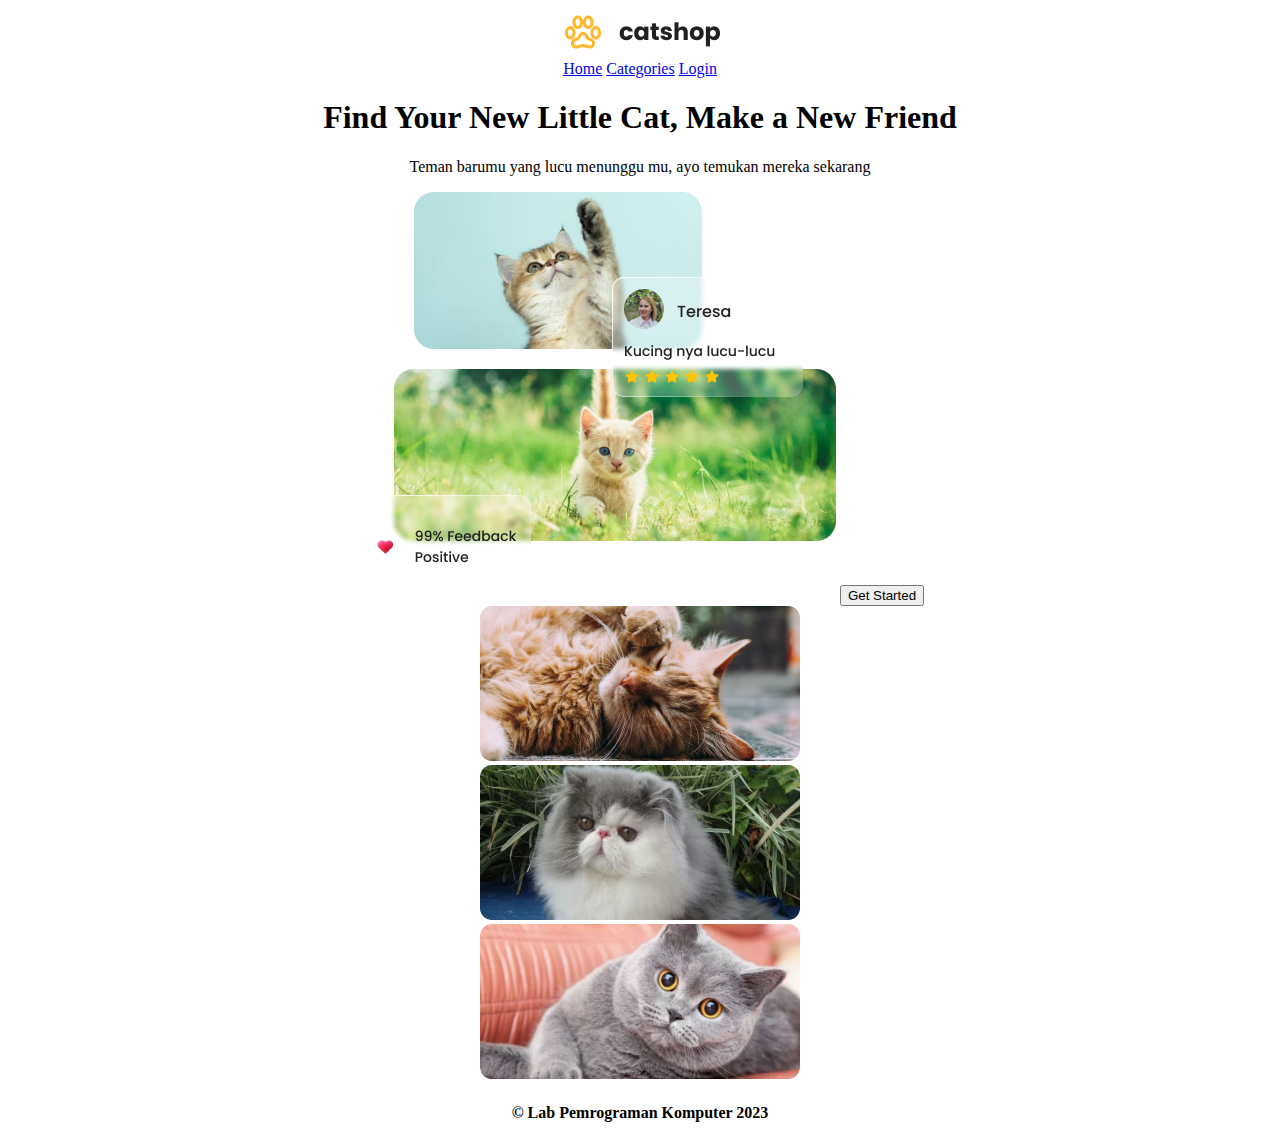
==== Index.html @ 348537ef "first commit" ====
<!DOCTYPE html>
<html lang="en">
	<head>
		<link rel="icon" href="assets/icon.png" />
		<title>Home</title>
	</head>
	<body>
		<center>
			<header>
				<nav>
					<div class="logo">
						<img src="assets/logo.png" alt="" />
					</div>
					<a href="index.html">Home</a>
					<a href="#">Categories</a>
					<a href="login.html">Login</a>
				</nav>
			</header>
			<main>
			  <div class="jumbotron">
			    <h1>Find Your New Little Cat, Make a New Friend</h1>
					<p>Teman barumu yang lucu menunggu mu, ayo temukan mereka sekarang</p>
					<img src="assets/jumbotron.png" alt="" />
					<button type="button">Get Started</button>
				</div>
				<div class="cards-categories">
					<div class="card">
						<img src="assets/anggora.png" alt="" />
					</div>
					<div class="card">
						<img src="assets/persia.png" alt="" />
					</div>
					<div class="card">
						<img src="assets/british.png" alt="" />
					</div>
				</div>
			</main>
			<footer>
				<h4>&copy; Lab Pemrograman Komputer 2023</h4>
			</footer>
		</center>
	</body>
</html>
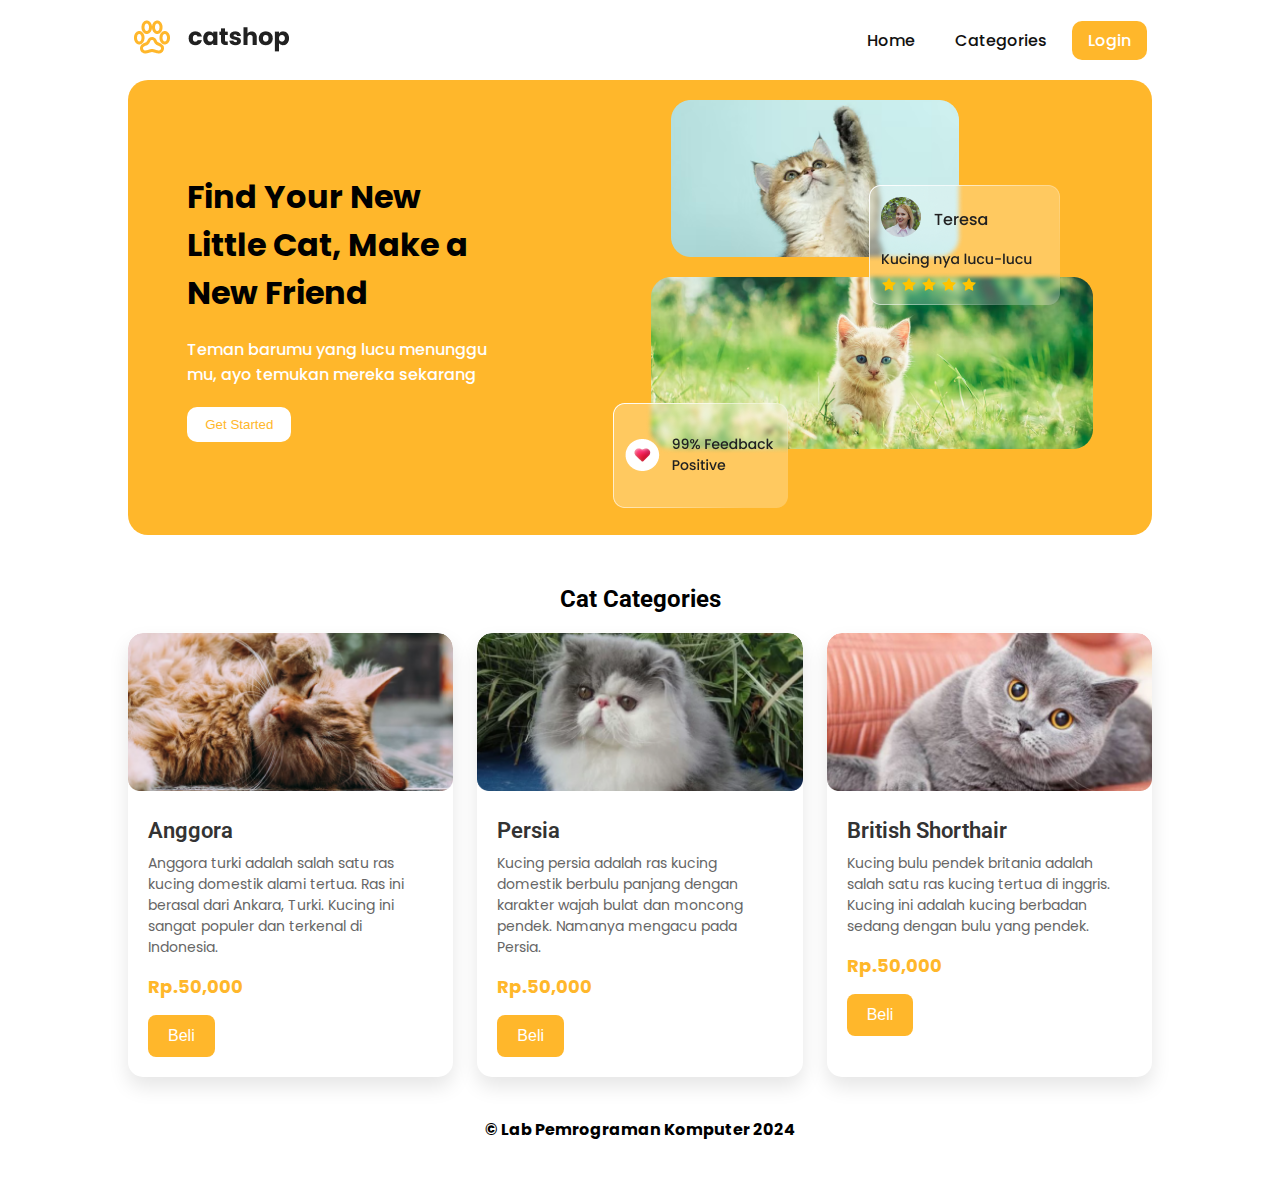
==== commit 3928eafa: "Secound Commit" ====
--- a/Index.html
+++ b/Index.html
@@ -1,43 +1,92 @@
 <!DOCTYPE html>
 <html lang="en">
-	<head>
-		<link rel="icon" href="assets/icon.png" />
-		<title>Home</title>
-	</head>
-	<body>
-		<center>
-			<header>
-				<nav>
-					<div class="logo">
-						<img src="assets/logo.png" alt="" />
-					</div>
-					<a href="index.html">Home</a>
-					<a href="#">Categories</a>
-					<a href="login.html">Login</a>
-				</nav>
-			</header>
-			<main>
-			  <div class="jumbotron">
-			    <h1>Find Your New Little Cat, Make a New Friend</h1>
-					<p>Teman barumu yang lucu menunggu mu, ayo temukan mereka sekarang</p>
+
+<head>
+	<link rel="icon" href="assets/icon.png" />
+	<title>Home</title>
+	<link rel="stylesheet" href="css/style.css" />
+	<link rel="preconnect" href="https://fonts.googleapis.com" />
+	<link rel="preconnect" href="https://fonts.gstatic.com" crossorigin />
+	<link
+		href="https://fonts.googleapis.com/css2?family=Poppins:wght@400;500;700&family=Roboto:wght@500;700&display=swap"
+		rel="stylesheet" />
+	<link rel="stylesheet" href="https://cdnjs.cloudflare.com/ajax/libs/font-awesome/5.15.3/css/all.min.css" />
+</head>
+
+<body>
+	<div class="container">
+		<header>
+			<nav>
+				<div class="logo">
+					<img src="assets/logo.png" alt="" />
+				</div>
+				<input type="checkbox" id="click" />
+				<label for="click" class="menu-btn">
+					<i class="fas fa-bars"></i>
+				</label>
+				<ul>
+					<li><a href="Index.html">Home</a></li>
+					<li><a href="categories/categories.html">Categories</a></li>
+					<li><a href="login.html" class="btn_login">Login</a></li>
+				</ul>
+			</nav>
+		</header>
+		<main>
+			<div class="jumbotron">
+				<div class="jumbotron-text">
+					<h1>Find Your New Little Cat, Make a New Friend</h1>
+					<p> Teman barumu yang lucu menunggu mu, ayo temukan mereka sekarang
+					</p>
+					<button type="button" class="btn_getStarted">Get Started</button>
+				</div>
+				<div class="jumbotron-img">
 					<img src="assets/jumbotron.png" alt="" />
-					<button type="button">Get Started</button>
 				</div>
-				<div class="cards-categories">
+			</div>
+			<div class="cards-categories">
+				<h2>Cat Categories</h2>
+				<div class="card-categories">
 					<div class="card">
-						<img src="assets/anggora.png" alt="" />
+						<div class="card-image">
+							<img src="assets/anggora.png" alt="gambar tidak ditemukan" />
+						</div>
+						<div class="card-content">
+							<h5>Anggora</h5>
+							<p class="description">Anggora turki adalah salah satu ras kucing domestik alami tertua. Ras
+								ini berasal dari Ankara, Turki. Kucing ini sangat populer dan terkenal di Indonesia.</p>
+							<p class="price"><span>Rp.</span>50,000</p>
+							<button class="btn_belanja" type="submit">Beli</button>
+						</div>
 					</div>
 					<div class="card">
-						<img src="assets/persia.png" alt="" />
+						<div class="card-image">
+							<img src="assets/persia.png" alt="gambar tidak ditemukan" />
+						</div>
+						<div class="card-content">
+							<h5>Persia</h5>
+							<p class="description">Kucing persia adalah ras kucing domestik berbulu panjang dengan karakter wajah bulat dan moncong pendek. Namanya mengacu pada Persia.</p>
+							<p class="price"><span>Rp.</span>50,000</p>
+							<button class="btn_belanja" type="submit">Beli</button>
+						</div>
 					</div>
 					<div class="card">
-						<img src="assets/british.png" alt="" />
+						<div class="card-image">
+							<img src="assets/british.png" alt="gambar tidak ditemukan" />
+						</div>
+						<div class="card-content">
+							<h5>British Shorthair</h5>
+							<p class="description">Kucing bulu pendek britania adalah salah satu ras kucing tertua di inggris. Kucing ini adalah kucing berbadan sedang dengan bulu yang pendek. </p>
+							<p class="price"><span>Rp.</span>50,000</p>
+							<button class="btn_belanja" type="submit">Beli</button>
+						</div>
 					</div>
 				</div>
-			</main>
-			<footer>
-				<h4>&copy; Lab Pemrograman Komputer 2023</h4>
-			</footer>
-		</center>
-	</body>
+			</div>
+		</main>
+		<footer>
+			<h4>&copy; Lab Pemrograman Komputer 2024</h4>
+		</footer>
+	</div>
+</body>
+
 </html>
--- a/css/style.css
+++ b/css/style.css
@@ -0,0 +1,314 @@
+* {
+	margin: 0;
+	padding: 0;
+	box-sizing: border-box;
+  }
+  
+  .container {
+	width: 80%;
+	margin: 0 auto;
+  }
+  
+  body {
+	font-family: "Poppins", sans-serif;
+  }
+  
+  /* new nav */
+  nav {
+	display: flex;
+	height: 80px;
+	width: 100%;
+	align-items: center;
+	justify-content: space-between;
+	flex-wrap: wrap;
+  }
+  nav ul {
+	display: flex;
+	flex-wrap: wrap;
+	list-style: none;
+  }
+  nav ul li {
+	margin: 0 5px;
+  }
+  nav ul li a {
+	color: #111;
+	text-decoration: none;
+	font-weight: 500;
+	padding: 8px 15px;
+	transition: all 0.3s ease;
+  }
+  nav ul li a.active,
+  nav ul li a:hover {
+	color: #ffb72b;
+  }
+  nav .menu-btn i {
+	color: #000;
+	font-size: 22px;
+	cursor: pointer;
+	display: none;
+  }
+  input[type="checkbox"] {
+	display: none;
+  }
+  
+  .btn_login {
+	background-color: #ffb72b;
+	width: 100%;
+	padding: 8px 16px;
+	border-radius: 10px;
+	border: none;
+	cursor: pointer;
+	color: white;
+  }
+  
+  .btn_login:hover {
+	background-color: #eba416;
+	color: #fff;
+  }
+  
+  /* style jumbotron */
+  .jumbotron {
+	display: flex;
+	background-color: #ffb72b;
+	border-radius: 20px;
+	padding: 20px 0;
+	justify-content: space-around;
+	align-items: center;
+	margin-bottom: 50px;
+  }
+  
+  .jumbotron-text {
+	width: 30%;
+	font-weight: 500;
+  }
+  
+  .jumbotron-text p {
+	color: white;
+	margin: 20px 0;
+  }
+  
+  .jumbotron-text button {
+	padding: 10px 18px;
+	border: none;
+	border-radius: 10px;
+	background-color: white;
+	color: #ffb72b;
+	cursor: pointer;
+  }
+  
+  /* style card-categories */
+  .cards-categories {
+	display: flex;
+	flex-direction: column;
+	align-items: center;
+  }
+  
+  .cards-categories h2 {
+	font-family: "Roboto", sans-serif;
+	font-size: 24px;
+	margin-bottom: 20px;
+	text-align: center;
+  }
+  
+  .card-categories {
+	display: grid;
+	gap: 1.5rem;
+	grid-template-columns: repeat(auto-fit, minmax(20rem, 1fr));
+  }
+  
+  .card {
+	box-shadow: 0 10px 20px rgba(0, 0, 0, 0.1);
+	border-radius: 15px;
+	overflow: hidden;
+	transition: transform 0.3s ease-in-out;
+  }
+  
+  .card:hover {
+	transform: scale(1.05);
+  }
+  
+  .card .card-image {
+	overflow: hidden;
+	border-radius: 15px 15px 0 0;
+  }
+  
+  .card img {
+	width: 100%;
+	height: auto;
+	object-fit: cover;
+	border-radius: 15px 15px 0 0;
+  }
+  
+  .card-content {
+	padding: 20px;
+  }
+  
+  .card h5 {
+	margin-bottom: 10px;
+	font-family: "Roboto", sans-serif;
+	font-size: 22px;
+	font-weight: 600;
+	color: #333;
+  }
+  
+  .card p.description {
+	font-size: 14px;
+	color: #666;
+	margin-bottom: 15px;
+  }
+  
+  .card p.price {
+	font-size: 18px;
+	font-weight: bold;
+	color: #ffb72b;
+	margin-bottom: 15px;
+  }
+  
+  .card .btn_belanja {
+	background-color: #ffb72b;
+	padding: 12px 20px;
+	border-radius: 8px;
+	border: none;
+	cursor: pointer;
+	color: white;
+	font-size: 16px;
+	transition: background-color 0.3s ease;
+  }
+  
+  .card .btn_belanja:hover {
+	background-color: #eba416;
+  }
+  
+  
+  
+  
+  
+  /* footer */
+  footer {
+	display: flex;
+	justify-content: center;
+	align-items: center;
+	margin: 40px 0;
+  }
+  
+  /* style page login */
+  
+  .center {
+	display: flex;
+	justify-content: center;
+	align-items: center;
+	height: 500px;
+  }
+  
+  .form-login {
+	display: flex;
+	flex-direction: column;
+	align-items: center;
+	width: 30%;
+	background-color: white;
+	padding: 30px;
+	margin: 0 auto;
+	box-shadow: 0 6px 12px 4px rgba(0, 0, 0, 0.15);
+	border-radius: 10px;
+  }
+  
+  .input {
+	width: 100%;
+	margin: 10px 0;
+	padding: 10px;
+	border-radius: 10px;
+	border: 1px solid rgb(148, 148, 148);
+  }
+  
+  .link-register {
+	text-decoration: none;
+	margin-top: 10px;
+  }
+
+  
+  
+  /* responsive */
+  @media screen and (max-width: 1023px) {
+	.container {
+	  width: 100%;
+	  margin: 0 auto;
+	}
+	/* navbar responsive */
+	nav {
+	  padding: 0 40px 0 50px;
+	  position: relative;
+	}
+  
+	nav .menu-btn i {
+	  display: block;
+	}
+	#click:checked ~ .menu-btn i:before {
+	  content: "\f00d";
+	}
+	nav ul {
+	  position: absolute;
+	  top: 80px;
+	  left: -100%;
+	  background: rgba(0, 0, 0, 0.85);
+	  width: 100%;
+	  text-align: center;
+	  display: block;
+	  transition: all 0.3s ease;
+	}
+	#click:checked ~ ul {
+	  left: 0;
+	}
+	nav ul li {
+	  width: 100%;
+	  margin: 40px 0;
+	}
+	nav ul li a {
+	  width: 100%;
+	  margin-left: -100%;
+	  display: block;
+	  font-size: 20px;
+	  color: #fff;
+	  transition: 0.6s cubic-bezier(0.68, -0.55, 0.265, 1.55);
+	}
+	#click:checked ~ ul li a {
+	  margin-left: 0px;
+	}
+	nav ul li a.active,
+	nav ul li a:hover {
+	  color: #ffb72b;
+	}
+  
+	/* jumbotron responsive */
+	.jumbotron {
+	  flex-direction: column-reverse;
+	  border-radius: 0px !important;
+	  justify-content: center;
+	}
+	.jumbotron-img img {
+	  width: 100% !important;
+	}
+  
+	.jumbotron-text {
+	  width: 100% !important;
+	  padding-left: 20px;
+	}
+  
+	/* card-categories responsive */
+	.card-categories {
+	  flex-direction: column;
+	  gap: 20px;
+	  margin: 0 10px;
+	}
+  
+	.card {
+	  width: 100% !important;
+	}
+  
+	/* form-login responsive */
+	.form-login {
+	  width: 80%;
+	}
+	.modal-content {
+	  width: 80%; /* Sesuaikan ukuran modal untuk layar kecil */
+	}
+  }
